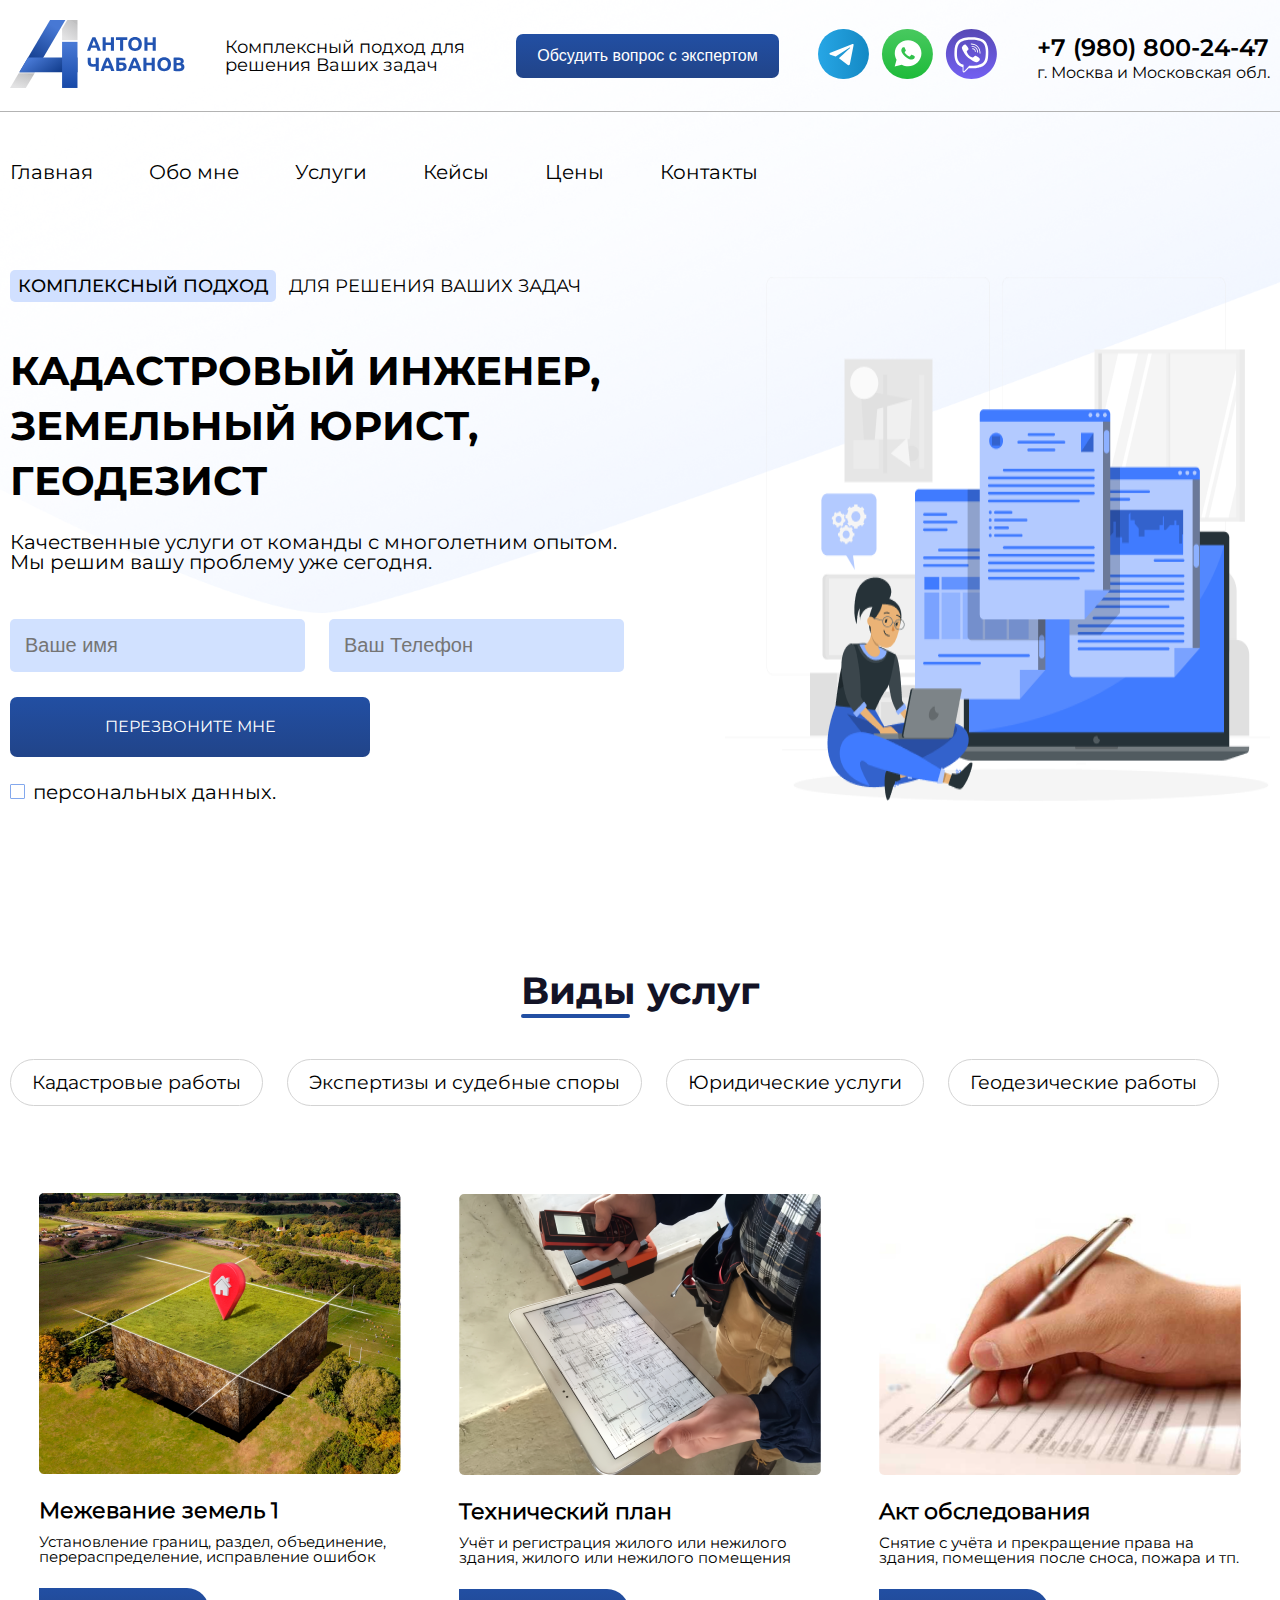
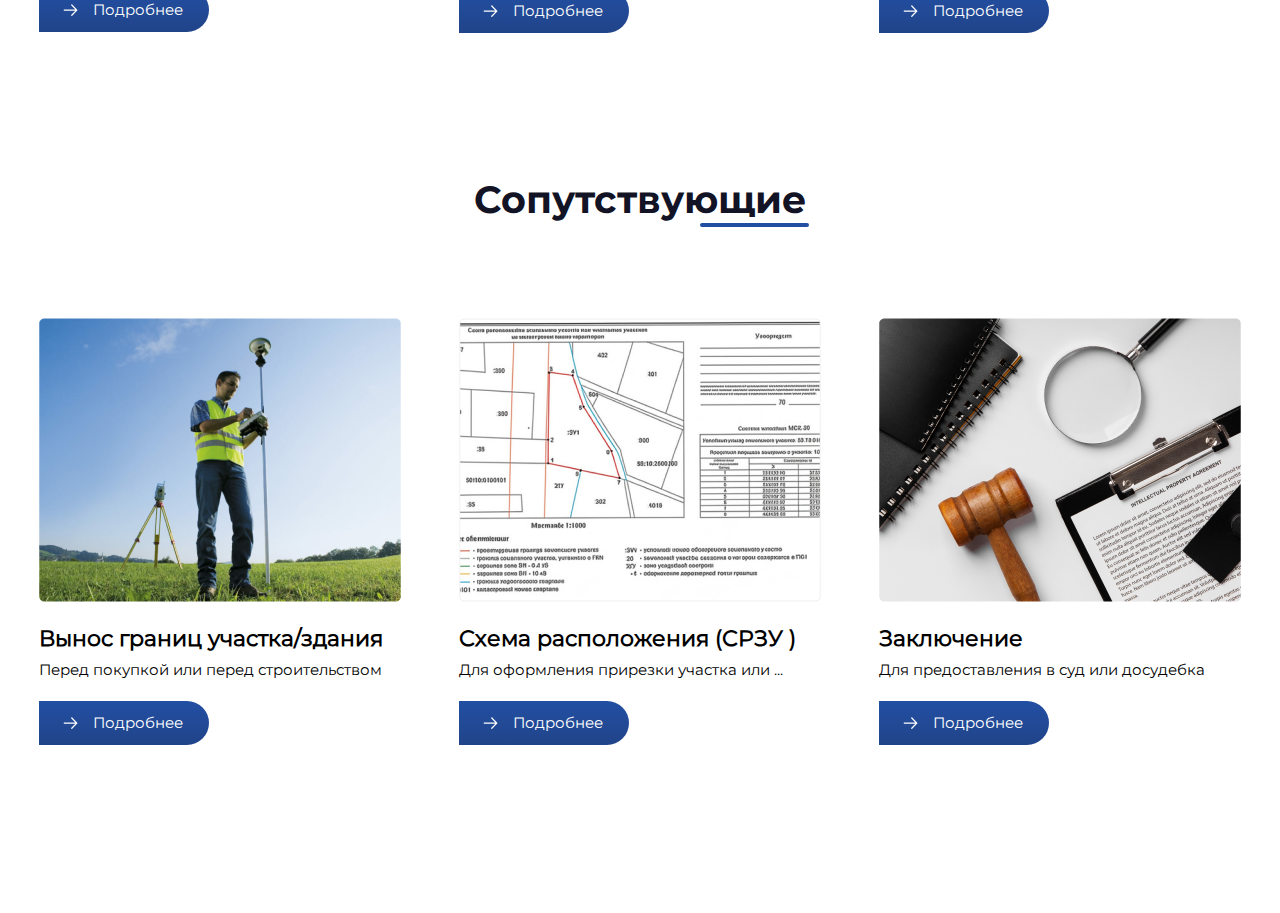
==== inndex.html @ 9a4fd01a "Initial commit" ====
<!DOCTYPE html>
<html lang="en">

<head>
    <meta charset="UTF-8">
    <meta name="viewport" content="width=device-width, initial-scale=1.0">
    <link rel="stylesheet" href="./style/reset.css">
    <link rel="stylesheet" href="./style/style.css">
    <title>Document</title>
</head>

<body class="body">
    <header class="header">
        <div class="container">
            <div class="header__wrapper">
                <img class="header_back" src="./image/background/header-back.png" alt="">
                <a class="logo" href="/">
                    <img class="logo__item" src="./image/logo/Логотип.svg" alt="">
                </a>
                <p class="header-discription">Комплексный подход
                    для решения Ваших задач
                </p>
                <button class="button">
                    Обсудить вопрос с экспертом
                </button>
                <ul class="social__list">
                    <li class="social__item">
                        <a class="social__link" href="/">
                            <img class="social__icon" src="./image/icons/tg.svg" alt="">
                        </a>
                    </li>
                    <li class="social__item">
                        <a class="social__link" href="/">
                            <img class="social__icon" src="./image/icons/what.svg" alt="">
                        </a>
                    </li>
                    <li class="social__item">
                        <a class="social__link" href="/">
                            <img class="social__icon" src="./image/icons/Viber.svg" alt="">
                        </a>
                    </li>
                </ul>
                <div class="header__contact">
                    <a class="header__phone" href="tel:+79808002447">+7 (980) 800-24-47</a>
                    <p class="header__adress">г. Москва и Московская обл.</p>
                </div>
            </div>
        </div>
    </header>
    <div class="line"></div>
    <div class="container">
        <nav class="header__nav">
            <ul class="nav__list">
                <li class="nav__item">
                    <a class="nav__link" href="#">Главная</a>
                </li>
                <li class="nav__item">
                    <a class="nav__link" href="#">Обо мне</a>
                </li>
                <li class="nav__item">
                    <a class="nav__link" href="#">Услуги</a>
                </li>
                <li class="nav__item">
                    <a class="nav__link" href="#">Кейсы</a>
                </li>
                <li class="nav__item">
                    <a class="nav__link" href="#">Цены</a>
                </li>
                <li class="nav__item">
                    <a class="nav__link" href="#">Контакты</a>
                </li>
            </ul>
        </nav>
    </div>
    <section class="main-section">
        <div class="container">
            <div class="main-section__wrapper">
                <div class="">
                    <p class="main-section__text"><span class="main-section__text--style">Комплексный подход</span> для
                        решения
                        Ваших задач</p>
                    <h1 class="main__title">кадастровый инженер, земельный юрист, геодезист</h1>
                    <p class="sub-title">Качественные услуги от команды с многолетним опытом. Мы решим вашу проблему уже
                        сегодня.
                    </p>
                    <form class="form__block">
                        <div class="form__block-input">
                            <div class="form__group">
                                <input class="form__input" type="text" name="name" placeholder="Ваше имя">
                            </div>
                            <div class="form__group">
                                <input class="form__input" type="tel" name="tel" placeholder="Ваш Телефон"
                                    pattern="[0-9]{3}-[0-9]{3}-[0-9]{4}">
                            </div>
                        </div>
                        <div class="form__block-send">
                            <div class="block__left button">
                                <a href="#" type="submit" class="button-send">
                                    Перезвоните мне
                                </a>
                            </div>
                            <div class="block__right">
                                <label class="block__right-lable" for="">
                                    <input class="form__checkbox" type="checkbox">
                                    <span class="fake__checkbox"></span>
                                </label>
                                <a class="personal " href="#">персональных данных.</a>
                            </div>
                        </div>
                    </form>
                </div>
                <img class="main-section__image" src="./image/images/image1.png" alt="">
            </div>
        </div>
    </section>
    <section class="spisok-statey">
        <div class="container">
            <div class="vidy-uslug">
                <h2 class="second-title second-title--vidy-uslug">Виды услуг</h2>
                <nav class="vidy-uslug__nav">
                    <ul class="vidy-uslug__list">
                        <li class="vidy-uslug__item">
                            <p class="vidy-uslug__button" id="vidy-uslug__button1" tabindex="0">Кадастровые работы</p>
                        </li>
                        <li class="vidy-uslug__item">
                            <p class="vidy-uslug__button" id="vidy-uslug__button2" tabindex="0">Экспертизы и судебные
                                споры </p>
                        </li>
                        <li class="vidy-uslug__item">
                            <p class="vidy-uslug__button" id="vidy-uslug__button3" tabindex="0">Юридические услуги</p>
                        </li>
                        <li class="vidy-uslug__item">
                            <p class="vidy-uslug__button" id="vidy-uslug__button4" tabindex="0">Геодезические работы
                            </p>
                        </li>
                    </ul>
                </nav>
                <div class="articles articles-slider articles-1">
                    <ul class="article_list">
                        <li class="article__item">
                            <img class="article__image" src="./image/cards/Фото_Межевание_.png" alt="">
                            <h3 class="article__title">Межевание земель 1</h3>
                            <p class="article__text">Установление границ, раздел, объединение, перераспределение,
                                исправление ошибок</p>
                            <a class="article__button" href="#"><img class="article__arrow"
                                    src="./image/icons/right-lg.svg" alt=""> Подробнее</a>
                        </li>
                        <li class="article__item">
                            <img class="article__image" src="./image/cards/Фото_Тех.план_.png" alt="">
                            <h3 class="article__title">Технический план</h3>
                            <p class="article__text">Учёт и регистрация жилого или нежилого здания, жилого или нежилого
                                помещения</p>
                            <a class="article__button" href="#"><img class="article__arrow"
                                    src="./image/icons/right-lg.svg" alt=""> Подробнее</a>
                        </li>
                        <li class="article__item">
                            <img class="article__image" src="./image/cards/Фото_Акт_.png" alt="">
                            <h3 class="article__title">Акт обследования</h3>
                            <p class="article__text">Снятие с учёта и прекращение права на здания, помещения после
                                сноса, пожара и тп.</p>
                            <a class="article__button" href="#"><img class="article__arrow"
                                    src="./image/icons/right-lg.svg" alt=""> Подробнее</a>
                        </li>
                    </ul>
                </div>
                <div class="articles articles-slider articles--display articles-2">
                    <ul class="article_list">
                        <li class="article__item">
                            <img class="article__image" src="./image/cards/Фото_Межевание_.png" alt="">
                            <h3 class="article__title">Межевание земель 2</h3>
                            <p class="article__text">Установление границ, раздел, объединение, перераспределение,
                                исправление ошибок</p>
                            <a class="article__button" href="#"><img class="article__arrow"
                                    src="./image/icons/right-lg.svg" alt=""> Подробнее</a>
                        </li>
                        <li class="article__item">
                            <img class="article__image" src="./image/cards/Фото_Тех.план_.png" alt="">
                            <h3 class="article__title">Технический план</h3>
                            <p class="article__text">Учёт и регистрация жилого или нежилого здания, жилого или нежилого
                                помещения</p>
                            <a class="article__button" href="#"><img class="article__arrow"
                                    src="./image/icons/right-lg.svg" alt=""> Подробнее</a>
                        </li>
                        <li class="article__item">
                            <img class="article__image" src="./image/cards/Фото_Акт_.png" alt="">
                            <h3 class="article__title">Акт обследования</h3>
                            <p class="article__text">Снятие с учёта и прекращение права на здания, помещения после
                                сноса, пожара и тп.</p>
                            <a class="article__button" href="#"><img class="article__arrow"
                                    src="./image/icons/right-lg.svg" alt=""> Подробнее</a>
                        </li>
                    </ul>
                </div>
                <div class="articles articles-slider articles--display articles-3">
                    <ul class="article_list">
                        <li class="article__item">
                            <img class="article__image" src="./image/cards/Фото_Межевание_.png" alt="">
                            <h3 class="article__title">Межевание земель 3</h3>
                            <p class="article__text">Установление границ, раздел, объединение, перераспределение,
                                исправление ошибок</p>
                            <a class="article__button" href="#"><img class="article__arrow"
                                    src="./image/icons/right-lg.svg" alt=""> Подробнее</a>
                        </li>
                        <li class="article__item">
                            <img class="article__image" src="./image/cards/Фото_Тех.план_.png" alt="">
                            <h3 class="article__title">Технический план</h3>
                            <p class="article__text">Учёт и регистрация жилого или нежилого здания, жилого или нежилого
                                помещения</p>
                            <a class="article__button" href="#"><img class="article__arrow"
                                    src="./image/icons/right-lg.svg" alt=""> Подробнее</a>
                        </li>
                        <li class="article__item">
                            <img class="article__image" src="./image/cards/Фото_Акт_.png" alt="">
                            <h3 class="article__title">Акт обследования</h3>
                            <p class="article__text">Снятие с учёта и прекращение права на здания, помещения после
                                сноса, пожара и тп.</p>
                            <a class="article__button" href="#"><img class="article__arrow"
                                    src="./image/icons/right-lg.svg" alt=""> Подробнее</a>
                        </li>
                    </ul>
                </div>
                <div class="articles articles-slider articles--display articles-4">
                    <ul class="article_list">
                        <li class="article__item">
                            <img class="article__image" src="./image/cards/Фото_Межевание_.png" alt="">
                            <h3 class="article__title">Межевание земель 4</h3>
                            <p class="article__text">Установление границ, раздел, объединение, перераспределение,
                                исправление ошибок</p>
                            <a class="article__button" href="#"><img class="article__arrow"
                                    src="./image/icons/right-lg.svg" alt=""> Подробнее</a>
                        </li>
                        <li class="article__item">
                            <img class="article__image" src="./image/cards/Фото_Тех.план_.png" alt="">
                            <h3 class="article__title">Технический план</h3>
                            <p class="article__text">Учёт и регистрация жилого или нежилого здания, жилого или нежилого
                                помещения</p>
                            <a class="article__button" href="#"><img class="article__arrow"
                                    src="./image/icons/right-lg.svg" alt=""> Подробнее</a>
                        </li>
                        <li class="article__item">
                            <img class="article__image" src="./image/cards/Фото_Акт_.png" alt="">
                            <h3 class="article__title">Акт обследования</h3>
                            <p class="article__text">Снятие с учёта и прекращение права на здания, помещения после
                                сноса, пожара и тп.</p>
                            <a class="article__button" href="#"><img class="article__arrow"
                                    src="./image/icons/right-lg.svg" alt=""> Подробнее</a>
                        </li>
                    </ul>
                </div>
            </div>
            <div class="soputstvuyushchiye">
                <h2 class="second-title second-title--soputstvuyushchiye">Сопутствующие</h2>
                <div class="articles">
                    <ul class="article_list">
                        <li class="article__item">
                            <img class="article__image" src="./image/cards/Фото_Вынос_.png" alt="">
                            <h3 class="article__title">Вынос границ участка/здания</h3>
                            <p class="article__text">Перед покупкой или перед строительством</p>
                            <a class="article__button" href="#"><img class="article__arrow"
                                    src="./image/icons/right-lg.svg" alt=""> Подробнее</a>
                        </li>
                        <li class="article__item">
                            <img class="article__image" src="./image/cards/Фото_Схема_.png" alt="">
                            <h3 class="article__title">Схема расположения (СРЗУ )</h3>
                            <p class="article__text">Для оформления прирезки участка или ...</p>
                            <a class="article__button" href="#"><img class="article__arrow"
                                    src="./image/icons/right-lg.svg" alt=""> Подробнее</a>
                        </li>
                        <li class="article__item">
                            <img class="article__image" src="./image/cards/Фото_Заключение_.png" alt="">
                            <h3 class="article__title">Заключение </h3>
                            <p class="article__text">Для предоставления в суд или досудебка</p>
                            <a class="article__button" href="#"><img class="article__arrow"
                                    src="./image/icons/right-lg.svg" alt=""> Подробнее</a>
                        </li>
                    </ul>
                </div>
            </div>
        </div>
    </section>
    <section></section>
    <section></section>
    </div>
    <footer class="footer"></footer>
    <script src="main.js"></script>
</body>

</html>
---- style/style.css ----
/* Поиск элементов */
/* form */
/* titles */


:root {
    /* color */
    --black: #000;
    --white: #fff;
    --title-color: #131326;
    --btn-color: linear-gradient(180deg, #224FA3 0%, #214489 100%);
    --blue: #224FA3;

    /* text */
    --main-fs: 20px;
    --second-fs: 16px;
    --title-fs: 38px;
    --subTitle-fs: 24px;
    --card-fs: 15px;

    /* Weight */
    --medium-fw: 500;
    --bold-fw: 700;

    /* costum */
    --btn-br: 7px;
    --secondBtn-br: 0px 50px 50px 0px;

    /* form */
    --form-br: 38px;
    --input-br: 5px;
    --formBtn-br: 34px;
    --textArea-br: 10px;

    /* transition */
    --transition: 0.3s;

}

html {
    box-sizing: border-box;
    font-size: var(--main-fs);
}

*,
*::after,
*::before {
    box-sizing: inherit;
}

:active,
:hover,
:focus {
    outline: 0;
    outline-offset: 0;
}

a {
    text-decoration: none;
    color: inherit;
}

ul {
    list-style: none;
}

button {
    border: none;
}

/* elements */
/* main-button */
.button {
    padding: 13px 21px;
    font-size: var(--second-fs);
    color: var(--white);
    background: var(--btn-color);
    border-radius: var(--btn-br);
    cursor: pointer;
}

/* main-button */
/* titles */
.second-title {
    text-align: center;
    font-family: 'Montserrat-Bold';
    font-size: var(--title-fs);
    color: var(--title-color);
}

/* titles */

@font-face {
    font-family: 'Montserrat-Regular';
    src: url('../font/Montserrat/Montserrat-Regular.woff2') format('woff2');
    font-style: normal;
    font-weight: 400;
    font-display: swap;
}

@font-face {
    font-family: 'Montserrat-Medium';
    src: url('../font/Montserrat/Montserrat-Medium.woff2') format('woff2');
    font-style: normal;
    font-weight: 500;
    font-display: swap;
}

@font-face {
    font-family: 'Montserrat-SemiBold';
    src: url('../font/Montserrat/Montserrat-SemiBold.woff2') format('woff2');
    font-style: normal;
    font-weight: 600;
    font-display: swap;
}

@font-face {
    font-family: 'Montserrat-Bold';
    src: url('../font/Montserrat/Montserrat-Bold.woff2') format('woff2');
    font-style: normal;
    font-weight: 700;
    font-display: swap;
}



.body {
    font-family: 'Montserrat-Regular';

}

.container {
    max-width: 1400px;
    margin: 0 auto;
    padding: 0 10px;
}

.header__wrapper {
    padding: 20px 0;
    display: flex;
    justify-content: space-between;
    align-items: center;
}

.header_back {
    width: 100%;
    height: auto;
    position: absolute;
    top: 0;
    left: 0;
    z-index: -1;
}

.header-discription {
    font-size: 18px;
    max-width: 252px;
}

.social__list {
    display: flex;
    gap: 0 12px;
}

.social__icon {
    transition: var(--transition);
}

.social__icon:hover {
    transform: scale(1.1);
}

.header__contact {
    display: flex;
    flex-direction: column;
    justify-content: space-between;
}

.header__phone {
    padding: 5px 0;
    font-family: 'Montserrat-SemiBold';
    font-size: var(--subTitle-fs);
}

.header__adress {
    font-size: var(--second-fs);
}

.line {
    min-width: 100%;
    border-top: 1px solid #B3B3B3;
}

.nav__list {
    margin: 50px 0 95px;
    display: flex;
    gap: 0 56px;
}

.nav__link {
    position: relative;
}

.nav__link::before {
    content: "";
    width: 100%;
    border-bottom: 1px solid var(--blue);
    transform: scale(0, 1);
    position: absolute;
    bottom: -8px;
    transition: var(--transition);
}

.nav__link:hover.nav__link::before {
    transform: scale(1, 1);
}

.main-section__wrapper {
    display: flex;
    justify-content: space-between;
}

.main-section__text {
    font-size: 18px;
    text-transform: uppercase;
}

.main-section__text--style {
    margin-right: 8px;
    padding: 5px 8px;
    font-family: 'Montserrat-Medium';
    border-radius: 5px;
    background-color: #D1E0FF;
}

.main__title {
    max-width: 740px;
    margin: 48px 0 24px;
    font-family: 'Montserrat-Bold';
    font-size: 40px;
    text-transform: uppercase;
    line-height: 55px;
}

.sub-title {
    max-width: 610px;
    font-family: 'Montserrat-Regular';
    font-size: var(--main-fs);
}

/* form */
.form__block {
    margin-top: 47px;
}

.form__block-input {
    display: flex;
    gap: 0 24px
}

.form__input {
    padding: 15px;
    border-radius: var(--input-br);
    background-color: #D1E1FF;
    border: none;
    font-size: var(--main-fs);
}

.form__block-send {
    display: flex;
    flex-direction: column;
}

.block__left {
    width: 360px;
    height: 60px;
    margin: 25px 0;
    display: flex;
    align-items: center;
    justify-content: center;
    text-transform: uppercase;
}

.block__right-lable {
    position: relative;
}

.form__checkbox {
    position: absolute;
    z-index: 100;
    opacity: 0;
    cursor: pointer;
}

.fake__checkbox {
    width: 15px;
    height: 15px;
    position: relative;
    display: inline-block;
    border-radius: 1px;
    border: 1px solid #83A8ED;
    cursor: pointer;
}

.fake__checkbox::before {
    content: "";
    width: 15px;
    height: 15px;
    position: absolute;
    top: -3px;
    left: 1px;
    z-index: -1;
    background-image: url(../image/icons/Line1.png);
    background-repeat: no-repeat;
    background-position: center;
    opacity: 0;
    transition: var(--transition);
}

.form__checkbox:checked+.fake__checkbox::before {
    opacity: 1;
    z-index: 1;
}

.block__right {
    display: flex;
    align-items: center;
    gap: 0 8px;
}

/* form */

.spisok-statey {
    margin: 170px 0 120px;
}

.second-title--vidy-uslug,
.second-title--soputstvuyushchiye {
    position: relative;
}

.second-title--soputstvuyushchiye {
    width: 13ch;
}

.second-title--vidy-uslug::before,
.second-title--soputstvuyushchiye::before {
    content: "";
    width: 109px;
    height: 4px;
    position: absolute;
    bottom: -8px;
    background-color: var(--blue);
    border-radius: 5px;
}

.second-title--soputstvuyushchiye::before {
    right: 0;
}

.vidy-uslug__list {
    margin: 49px 0 64px;
    display: flex;
    gap: 0 24px;
    font-size: 19px;
}

.vidy-uslug__button {
    padding: 13px 21px 13px 21px;
    border: 1px solid #D3D3D3;
    border-radius: 28px;
    cursor: pointer;
    transition: var(--transition);
}

.vidy-uslug__button:focus {
    color: var(--white);
    background: var(--btn-color);
}


.article_list {
    display: flex;
    flex-wrap: wrap;
    justify-content: space-around;
}

.articles--display {
    display: none;
}

.article__item {
    max-width: 410px;
    padding: 23px 24px 48px;
    font-size: var(--card-fs);
}

.article__title {
    margin-top: 24px;
    font-size: 22px;
    font-weight: 600;
}

.article__text {
    margin: 12px 0 24px;
}

.article__button {
    width: 170px;
    padding: 14px 24px;
    display: flex;
    gap: 0 14px;
    color: var(--white);
    background: var(--btn-color);
    border-radius: var(--secondBtn-br);
}

.soputstvuyushchiye .second-title {
    margin: 100px auto 76px;
}
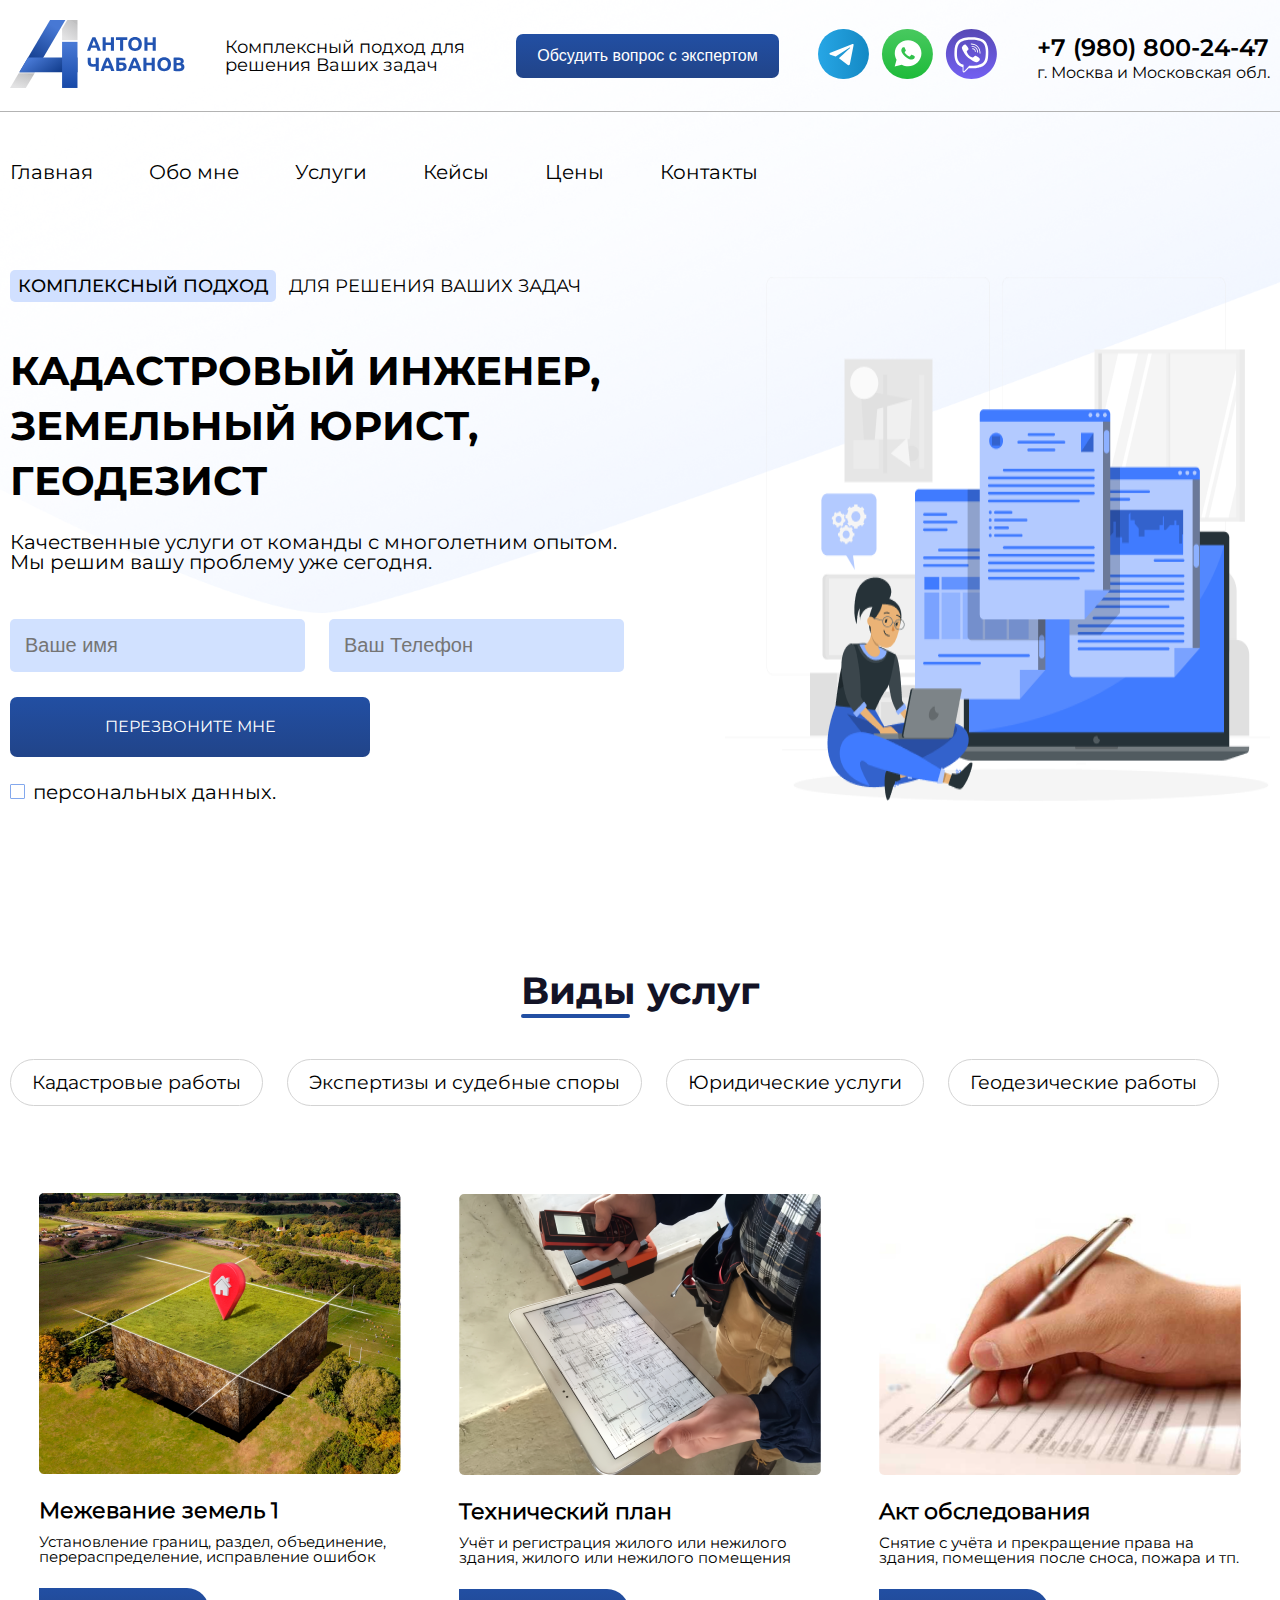
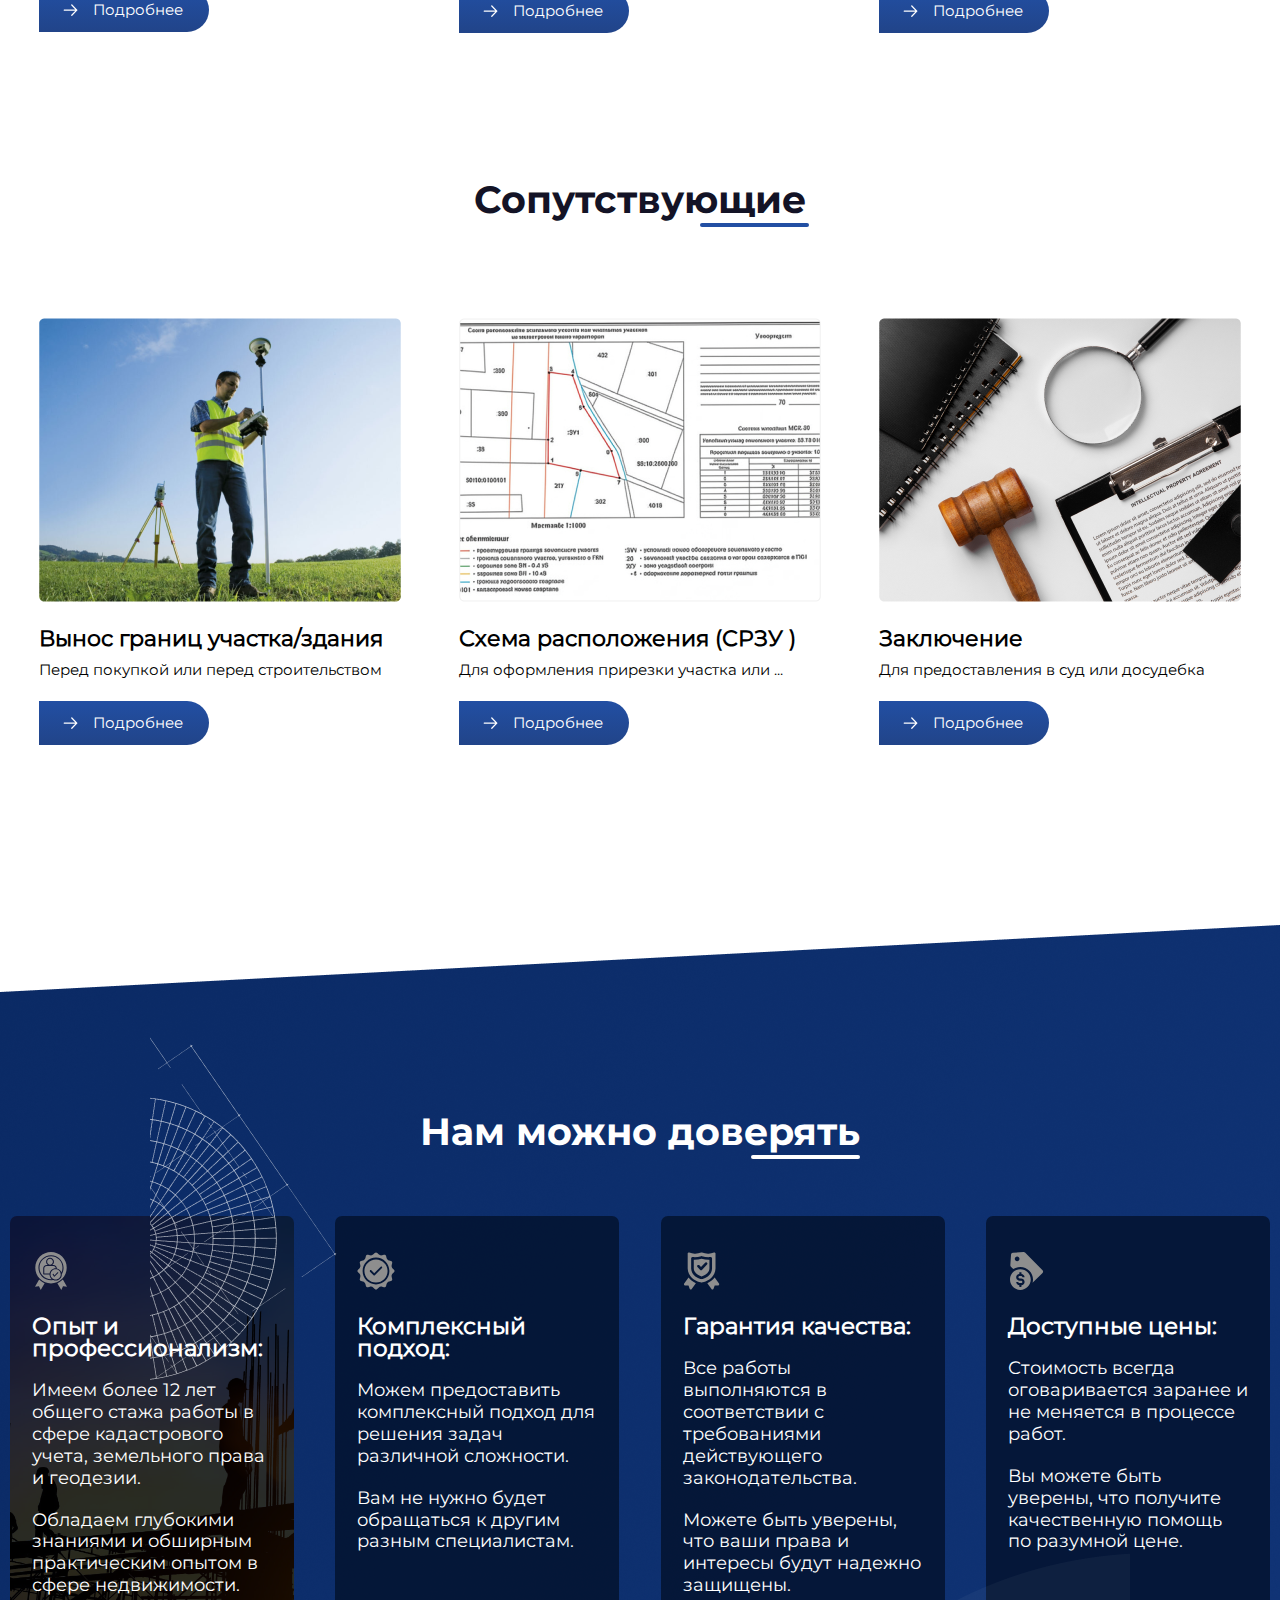
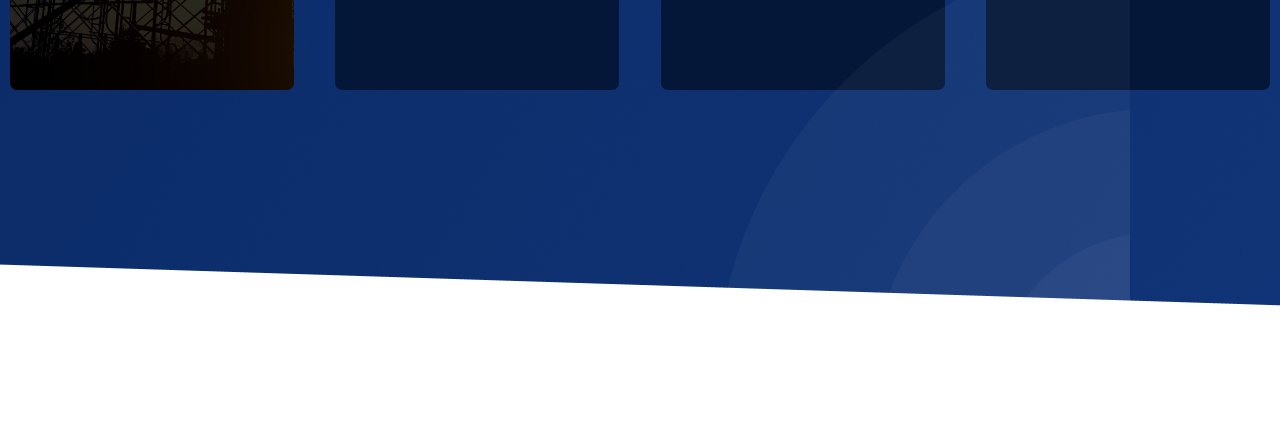
==== commit bde823e1: "Доделал блок с карточками" ====
--- a/inndex.html
+++ b/inndex.html
@@ -278,7 +278,42 @@
             </div>
         </div>
     </section>
-    <section></section>
+    <section class="mozhno-doveryat">
+        <div class="container">
+            <img class="image__item-1" src="./image/background/Vector.png" alt="">
+            <img class="image__item-2" src="./image/background/Элемент справа.png" alt="">
+            <div class="mozhno-doveryat__wrapper">
+                <h2 class="second-title second-title--mozhno-doveryat">Нам можно доверять</h2>
+                <ul class="card-list">
+                    <li class="card__item card__item--background-1">
+                        <img class="card__icon" src="./image/icons/Vector.svg" alt="">
+                        <h3 class="card__title">Опыт и профессионализм:</h3>
+                        <p>Имеем более 12 лет общего стажа работы в сфере кадастрового учета, земельного права и
+                            геодезии.</p>
+                        <p>Обладаем глубокими знаниями и обширным практическим опытом в сфере недвижимости.</p>
+                    </li>
+                    <li class="card__item card__item--background-2">
+                        <img class="card__icon" src="./image/icons/Vector (1).svg" alt="">
+                        <h3 class="card__title">Комплексный подход:</h3>
+                        <p>Можем предоставить комплексный подход для решения задач различной сложности.</p>
+                        <p>Вам не нужно будет обращаться к другим разным специалистам.</p>
+                    </li>
+                    <li class="card__item card__item--background-3">
+                        <img class="card__icon" src="./image/icons/Group.svg" alt="">
+                        <h3 class="card__title">Гарантия качества:</h3>
+                        <p>Все работы выполняются в соответствии с требованиями действующего законодательства.</p>
+                        <p>Можете быть уверены, что ваши права и интересы будут надежно защищены.</p>
+                    </li>
+                    <li class="card__item card__item--background-4">
+                        <img class="card__icon" src="./image/icons/Group (1).svg" alt="">
+                        <h3 class="card__title">Доступные цены:</h3>
+                        <p>Стоимость всегда оговаривается заранее и не меняется в процессе работ.</p>
+                        <p>Вы можете быть уверены, что получите качественную помощь по разумной цене.</p>
+                    </li>
+                </ul>
+            </div>
+        </div>
+    </section>
     <section></section>
     </div>
     <footer class="footer"></footer>
--- a/style/style.css
+++ b/style/style.css
@@ -45,7 +45,7 @@
 *,
 *::after,
 *::before {
-    box-sizing: inherit;
+    box-sizing: border-box;
 }
 
 :active,
@@ -334,6 +334,7 @@
 }
 
 .second-title--vidy-uslug,
+.second-title--mozhno-doveryat,
 .second-title--soputstvuyushchiye {
     position: relative;
 }
@@ -343,6 +344,7 @@
 }
 
 .second-title--vidy-uslug::before,
+.second-title--mozhno-doveryat::before,
 .second-title--soputstvuyushchiye::before {
     content: "";
     width: 109px;
@@ -352,11 +354,13 @@
     background-color: var(--blue);
     border-radius: 5px;
 }
-
+.second-title--mozhno-doveryat::before,
 .second-title--soputstvuyushchiye::before {
     right: 0;
 }
-
+.second-title--mozhno-doveryat::before{
+    background-color: var(--white);
+}
 .vidy-uslug__list {
     margin: 49px 0 64px;
     display: flex;
@@ -416,4 +420,96 @@
 
 .soputstvuyushchiye .second-title {
     margin: 100px auto 76px;
+
+}
+
+.mozhno-doveryat {
+    margin: 120px 0;
+    height: 1000px;
+    position: relative;
+    background-image: url('../image/background/Фон.png');
+    background-repeat: no-repeat;
+    background-position: center;
+}
+.image__item-1,
+.image__item-2{
+    position: absolute;
+}
+.image__item-1{
+    top: 120px;
+    left: 150px;
+}
+.image__item-2{
+    right: 150px;
+    bottom: 0;
+}
+.mozhno-doveryat__wrapper {
+    display: flex;
+    flex-direction: column;
+    color: var(--white);
+
+}
+
+.mozhno-doveryat .second-title {
+    margin: 200px auto 65px;
+    color: var(--white);
+}
+
+.card-list {
+    display: flex;
+    justify-content: space-between;
+    flex-wrap: wrap;
+}
+
+.card__item {
+    width: 284px;
+    height: 474px;
+    padding: 36px 22px;
+    font-size: 18px;
+    font-weight: 500;
+    line-height: 21.94px;
+    filter: #04132FD9;
+}
+
+.card__icon {
+    width: 38px;
+    height: 38px;
+}
+
+.card__title {
+    margin: 20px 0;
+    font-size: 23px;
+}
+
+.card__item p {
+    margin: 20px 0;
+}
+
+.card__item--background-1 {
+
+    background-image: url('../image/background/fon.png');
+}
+
+.card__item--background-2 {
+    background-image: url('../image/background/fon2.png');
+}
+
+.card__item--background-3 {
+    background-image: url('../image/background/fon3.png');
+}
+
+.card__item--background-4 {
+    background-image: url('../image/background/fon4.png');
+}
+
+.card__item--background-1,
+.card__item--background-2,
+.card__item--background-3,
+.card__item--background-4 {
+    background-blend-mode: multiply;
+    background-color: rgba(4, 19, 47, 0.85);
+    background-size: cover;
+    background-repeat: no-repeat;
+    background-position: center center;
+    border-radius: var(--btn-br);
 }